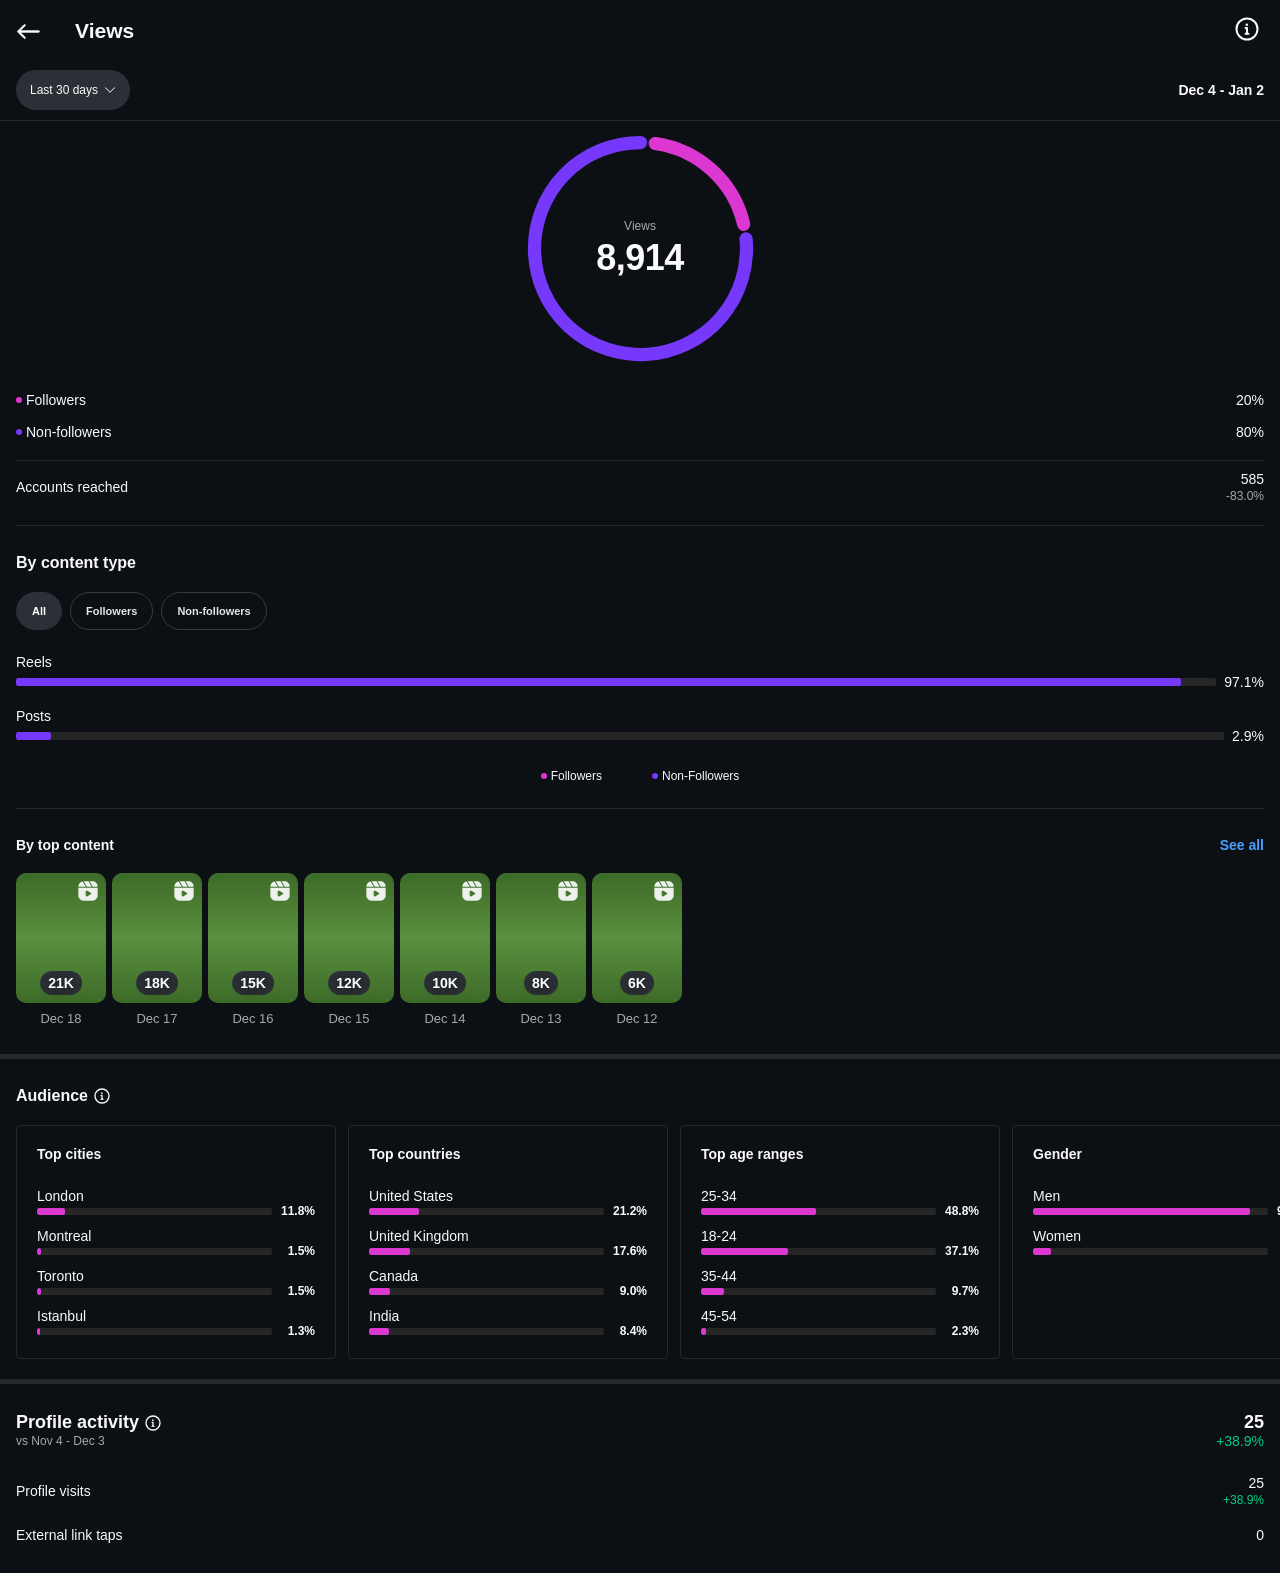
==== site1/index.html @ 4f1d77d5 "Update index.html" ====
<!DOCTYPE html>
<html lang="en">
<head>
    <meta charset="UTF-8">
    <link rel="manifest" href="manifest.json">
    <meta name="theme-color" content="#0c0f14">
    <link rel="apple-touch-icon" href="icons/icon-192.png">
    <meta name="viewport" content="width=device-width, initial-scale=1.0, viewport-fit=cover">
    <meta name="apple-mobile-web-app-capable" content="yes">
    <meta name="apple-mobile-web-app-status-bar-style" content="black-translucent">
    <title>Views</title>
    <style>
        * {
            margin: 0;
            padding: 0;
            box-sizing: border-box;
            -webkit-tap-highlight-color: transparent;
        }

        html, body {
            scrollbar-width: none;
        }

        html::-webkit-scrollbar,
        body::-webkit-scrollbar {
            display: none;
        }

        body {
            font-family: -apple-system, BlinkMacSystemFont, 'Segoe UI', Roboto, Helvetica, Arial, sans-serif;
            background: #0c0f14;
            color: #fafafa;
            overflow-x: hidden;
            overflow-y: auto;
            -webkit-overflow-scrolling: touch;
        }

        .header {
            position: sticky;
            top: 0;
            background: #0c0f14;
            z-index: 100;
        }

        .header-top {
            padding: 17px 16px;
            display: flex;
            align-items: center;
            justify-content: space-between;
        }

        .header-left {
            display: flex;
            align-items: center;
            gap: 16px;
        }

        .back-btn {
            cursor: pointer;
            padding: 0;
            display: flex;
            align-items: center;
            color: #fafafa;
        }

        .back-btn svg {
            width: 25px;
            height: 25px;
        }

        .header-title {
            font-size: 21px;
            font-weight: 600;
            color: #fafafa;
            margin-left: 18px;
        }

        .info-btn {
            cursor: pointer;
            padding: 0;
            color: #fafafa;
            margin-right: 5px;
        }

        .info-btn svg {
            width: 24px;
            height: 24px;
        }

        .date-section {
            padding: 8px 16px 10px;
            display: flex;
            justify-content: space-between;
            align-items: center;
            border-bottom: 1px solid #26292e;
        }

        .section-divider {
            height: 5px;
            background: #26292e;
            margin: 0;
            width: 100%;
        }

        .date-selector {
            background: #2B3036;
            padding: 13px 14px;
            border-radius: 999px;
            font-size: 12px;
            font-weight: 500;
            color: #fafafa;
            display: flex;
            align-items: center;
            gap: 6px;
            cursor: pointer;
        }

        .date-range {
            font-size: 14px;
            color: #fafafa;
            font-weight: 600;
        }

        .views-circle {
            width: 265px;
            height: 265px;
            margin: -5px auto 28px;
            position: relative;
        }

        .circle-svg {
            width: 100%;
            height: 100%;
        }

        .circle-bg-path {
            fill: none;
            stroke: #0c0f14;
            stroke-width: 10;
        }

        .circle-progress {
            fill: none;
            stroke-width: 10;
            stroke-linecap: round;
            stroke-linejoin: round;
        }

        .circle-blue {
            stroke: #7638FB;
        }

        .circle-pink {
            stroke: #DC37D1;
        }

        .circle-content {
            position: absolute;
            top: 50%;
            left: 50%;
            transform: translate(-50%, -50%);
            text-align: center;
        }

        .circle-label {
            font-size: 12px;
            color: #a8a8a8;
            margin-bottom: 4px;
            font-weight: 400;
        }

        .circle-value {
            font-size: 36px;
            font-weight: 700;
            letter-spacing: -0.5px;
            color: #fafafa;
        }

        .section-content {
            padding: 0 16px 20px;
        }

        .audience-breakdown {
            margin-top: -25px;
        }

        .audience-item {
            display: flex;
            justify-content: space-between;
            padding: 8px 0;
            font-size: 14px;
            align-items: center;
        }

        .audience-label {
            display: flex;
            align-items: center;
            gap: 4px;
            color: #fafafa;
            font-weight: 400;
        }

        .audience-value {
            color: #fafafa;
            font-weight: 400;
        }

        .audience-dot {
            width: 6px;
            height: 6px;
            border-radius: 50%;
            flex-shrink: 0;
        }

        .dot-blue { background: #7638FB; }
        .dot-pink { background: #DC37D1; }

        .audience-divider {
            height: 1px;
            background: #26292e;
            margin: 12px 0 0 0;
            width: 100%;
        }

        .stat-row {
            display: flex;
            justify-content: space-between;
            padding: 10px 0;
            font-size: 14px;
            align-items: center;
        }

        .stat-label {
            color: #fafafa;
            font-weight: 400;
        }

        .stat-value {
            font-weight: 400;
            color: #fafafa;
            display: flex;
            flex-direction: column;
            align-items: flex-end;
        }

        .stat-change {
            font-size: 12px;
            color: #a8a8a8;
            margin-top: 2px;
        }
        
        .stat-change.positive {
            color: #00d084;
        }
        
        .stat-change.negative {
            color: #a8a8a8;
        }

        .section-title {
            font-size: 16px;
            font-weight: 700;
            margin: 28px 0 20px;
            color: #fafafa;
        }

        .content-chips {
            display: flex;
            gap: 8px;
            margin-bottom: 24px;
        }

        .chip {
            padding: 12px 15px;
            font-size: 11px;
            color: #e6e6e6;
            background: transparent;
            border: 1px solid #3a3a3a;
            border-radius: 999px;
            font-weight: 600;
            cursor: pointer;
        }

        .chip.active {
            background: #2B3036;
            border-color: #2B3036;
            color: #fff;
        }

        .content-item {
            margin-bottom: 18px;
        }

        .content-bar {
            width: 100%;
            display: flex;
            align-items: center;
            gap: 13px;
            margin-bottom: 4px;
        }

        .content-name {
            color: #fafafa;
            font-weight: 400;
            font-size: 14px;
            flex: 1;
        }

        .content-percentage {
            color: #fafafa;
            font-weight: 400;
            font-size: 14px;
            flex-shrink: 0;
        }

        .content-bar-wrapper {
            width: 100%;
            height: 8px;
            background: #262626;
            border-radius: 2px;
            overflow: hidden;
            margin-top: 4px;
        }
        
        .content-bar-container {
            display: flex;
            align-items: center;
            gap: 8px;
            margin-top: 4px;
        }
        
        .content-bar-container .content-bar-wrapper {
            flex: 1;
            margin-top: 0;
        }
        
        .content-bar-container .content-percentage {
            flex-shrink: 0;
        }

        .content-bar-fill {
            height: 100%;
            background: #7638FB;
            border-radius: 2px;
        }

        .content-legend {
            display: flex;
            align-items: center;
            justify-content: center;
            gap: 50px;
            margin-top: 25px;
            margin-bottom: 25px;
        }
        
        .content-legend .stat-label {
            font-size: 12px;
        }
        
        .legend-group {
            display: flex;
            align-items: center;
            gap: 4px;
        }

        .top-content-section {
            margin-top: 28px;
        }

        .top-content-header {
            display: flex;
            justify-content: space-between;
            align-items: center;
            margin-bottom: 20px;
        }

        .see-all {
            color: #4d9fff;
            font-size: 14px;
            font-weight: 600;
            cursor: pointer;
        }

        .content-thumbnail {
            width: 90px;
            height: 130px;
            background: linear-gradient(180deg, #3d6b28 0%, #5a8f3d 50%, #3d6b28 100%);
            border-radius: 10px;
            overflow: hidden;
            position: relative;
            display: flex;
            align-items: center;
            justify-content: center;
            padding: 8px;
        }
        
        .content-thumbnail svg {
            width: 20px;
            height: 20px;
            position: absolute;
            top: 8px;
            right: 8px;
            opacity: 0.9;
        }

        .content-views {
            font-size: 14px;
            font-weight: 700;
            color: #fff;
            text-shadow: 0 2px 8px rgba(0,0,0,0.5);
            position: absolute;
            bottom: 8px;
            left: 50%;
            transform: translateX(-50%);
            z-index: 1;
            background: #2B3036;
            padding: 4px 8px;
            border-radius: 999px;
        }

        .content-date {
            text-align: center;
            font-size: 13px;
            color: #a8a8a8;
            margin-top: 8px;
            width: 100%;
        }
        
        .top-content-item {
            display: flex;
            flex-direction: column;
            align-items: center;
        }

        .top-content-carousel {
            display: flex;
            gap: 6px;
            overflow-x: auto;
            scrollbar-width: none;
            -webkit-overflow-scrolling: touch;
            padding-bottom: 8px;
            margin-left: -16px;
            margin-right: -16px;
            padding-left: 16px;
            padding-right: 16px;
            scroll-snap-type: x mandatory;
            scroll-padding-left: 16px;
            scroll-padding-right: 16px;
        }

        .top-content-carousel::-webkit-scrollbar {
            display: none;
        }

        .top-content-item {
            flex-shrink: 0;
            width: 90px;
            display: flex;
            flex-direction: column;
            align-items: center;
            scroll-snap-align: start;
        }

        .audience-section {
            margin-top: 28px;
        }

        .audience-cards {
            display: flex;
            gap: 12px;
            overflow-x: auto;
            scrollbar-width: none;
            -webkit-overflow-scrolling: touch;
            margin-left: -16px;
            margin-right: -16px;
            padding-left: 16px;
            padding-right: 16px;
            scroll-snap-type: x mandatory;
            scroll-padding-left: 16px;
            scroll-padding-right: 16px;
        }

        .audience-cards::-webkit-scrollbar {
            display: none;
        }

        .audience-card {
            background: #0c0f14;
            border: 1px solid #26292e;
            border-radius: 4px;
            padding: 20px;
            min-width: 320px;
            flex-shrink: 0;
            scroll-snap-align: start;
        }

        .audience-card-title {
            font-size: 14px;
            font-weight: 600;
            color: #fafafa;
            margin-bottom: 16px;
        }

        .audience-card-item {
            display: flex;
            justify-content: space-between;
            padding: 10px 0 0px 0;
            font-size: 14px;
        }

        .audience-card-bar {
            width: 100%;
            height: 7px;
            background: #262626;
            border-radius: 2px;
            overflow: hidden;
            margin-top: 0;
        }
        
        .audience-card-bar-container {
            display: flex;
            align-items: center;
            gap: 8px;
            margin-top: 0px;
        }
        
        .audience-card-bar-container .audience-card-bar {
            flex: 1;
            margin-top: 0;
        }
        
        .audience-card-bar-container .stat-value {
            flex-shrink: 0;
            font-size: 12px;
            font-weight: 600;
            width: 35px;
            text-align: right;
        }

        .audience-card-fill {
            height: 100%;
            background: #DC37D1;
            border-radius: 2px;
        }

        .profile-activity {
            margin-top: 28px;
        }

        .profile-header {
            display: flex;
            justify-content: space-between;
            align-items: center;
            margin-bottom: 20px;
        }

        .profile-title {
            display: flex;
            align-items: center;
            gap: 6px;
            font-size: 18px;
            font-weight: 700;
            color: #fafafa;
        }

        .profile-value {
            font-size: 18px;
            font-weight: 700;
            color: #fafafa;
        }

        .profile-subtitle {
            font-size: 12px;
            color: #a8a8a8;
            margin-bottom: 16px;
            display: flex;
            justify-content: space-between;
            align-items: center;
            margin-top: -20px;
        }

        .profile-change {
            color: #a8a8a8;
        }
        
        .profile-subtitle .profile-change {
            font-size: 14px;
        }
        
        .profile-change.positive {
            color: #00d084;
        }
        
        .profile-change.negative {
            color: #a8a8a8;
        }

        .info-icon {
            width: 16px;
            height: 16px;
            display: flex;
            align-items: center;
            justify-content: center;
            color: #fafafa;
            flex-shrink: 0;
        }

        .info-icon svg {
            width: 100%;
            height: 100%;
        }
    </style>
</head>
<body>
    <div class="header">
        <div class="header-top">
            <div class="header-left">
                <div class="back-btn">
                    <svg xmlns="http://www.w3.org/2000/svg" width="29" height="29" fill="currentColor" viewBox="0 0 16 16" stroke="currentColor" stroke-width="0.5">
                        <path fill-rule="evenodd" d="M15 8a.5.5 0 0 0-.5-.5H2.707l3.147-3.146a.5.5 0 1 0-.708-.708l-4 4a.5.5 0 0 0 0 .708l4 4a.5.5 0 0 0 .708-.708L2.707 8.5H14.5A.5.5 0 0 0 15 8"/>
                    </svg>
                </div>
                <div class="header-title">Views</div>
            </div>
            <div class="info-btn">
                <svg fill="currentColor" height="24" role="img" viewBox="0 0 24 24" width="24">
                    <circle cx="12.001" cy="12.005" fill="none" r="10.5" stroke="currentColor" stroke-linecap="round" stroke-linejoin="round" stroke-width="2"></circle>
                    <circle cx="11.819" cy="7.709" r="1.25"></circle>
                    <line fill="none" stroke="currentColor" stroke-linecap="round" stroke-linejoin="round" stroke-width="2" x1="10.569" x2="13.432" y1="16.777" y2="16.777"></line>
                    <polyline fill="none" points="10.569 11.05 12 11.05 12 16.777" stroke="currentColor" stroke-linecap="round" stroke-linejoin="round" stroke-width="2"></polyline>
                </svg>
            </div>
        </div>
        <div class="date-section">
            <div class="date-selector">
                <span>Last 30 days</span>
                <svg xmlns="http://www.w3.org/2000/svg" width="12" height="12" fill="currentColor" class="bi bi-chevron-down" viewBox="0 0 16 16">
                    <path fill-rule="evenodd" d="M1.646 4.646a.5.5 0 0 1 .708 0L8 10.293l5.646-5.647a.5.5 0 0 1 .708.708l-6 6a.5.5 0 0 1-.708 0l-6-6a.5.5 0 0 1 0-.708"/>
                </svg>
            </div>
            <div class="date-range">Dec 4 - Jan 2</div>
        </div>
    </div>

    <div class="section-content">
        <div class="views-circle">
            <svg class="circle-svg" viewBox="0 0 200 200">
                <circle class="circle-bg-path" cx="100" cy="100" r="80"/>
                <path id="views-pink" class="circle-progress circle-pink"/>
                <path id="views-blue" class="circle-progress circle-blue"/>
            </svg>
            <div class="circle-content">
                <div class="circle-label">Views</div>
                <div class="circle-value">8,914</div>
            </div>
        </div>

        <div class="audience-breakdown">
            <div class="audience-item">
                <div class="audience-label">
                    <div class="audience-dot dot-pink"></div>
                    <span>Followers</span>
                </div>
                <div class="audience-value">20%</div>
            </div>
            <div class="audience-item">
                <div class="audience-label">
                    <div class="audience-dot dot-blue"></div>
                    <span>Non-followers</span>
                </div>
                <div class="audience-value">80%</div>
            </div>
            <div class="audience-divider"></div>
        </div>

        <div class="stat-row">
            <div class="stat-label">Accounts reached</div>
            <div class="stat-value">
                <div>585</div>
                <span class="stat-change">-83.0%</span>
            </div>
        </div>
        <div class="audience-divider"></div>

        <div class="section-title">By content type</div>
        
        <div class="content-chips">
            <button class="chip active">All</button>
            <button class="chip">Followers</button>
            <button class="chip">Non-followers</button>
        </div>

        <div class="content-item">
            <div class="content-bar">
                <span class="content-name">Reels</span>
            </div>
            <div class="content-bar-container">
                <div class="content-bar-wrapper">
                    <div class="content-bar-fill" style="width: 97.1%"></div>
                </div>
                <span class="content-percentage">97.1%</span>
            </div>
        </div>

        <div class="content-item">
            <div class="content-bar">
                <span class="content-name">Posts</span>
            </div>
            <div class="content-bar-container">
                <div class="content-bar-wrapper">
                    <div class="content-bar-fill" style="width: 2.9%"></div>
                </div>
                <span class="content-percentage">2.9%</span>
            </div>
            <div class="content-legend">
                <div class="legend-group">
                    <div class="audience-dot dot-pink"></div>
                    <span class="stat-label">Followers</span>
                </div>
                <div class="legend-group">
                    <div class="audience-dot dot-blue"></div>
                    <span class="stat-label">Non-Followers</span>
                </div>
            </div>
            <div class="audience-divider"></div>
        </div>

        <div class="top-content-section">
            <div class="top-content-header">
                <div class="section-title" style="margin: 0; font-size: 14px;">By top content</div>
                <div class="see-all">See all</div>
            </div>

            <div class="top-content-carousel">
                <div class="top-content-item">
                    <div class="content-thumbnail">
                        <svg xmlns="http://www.w3.org/2000/svg" x="0px" y="0px" width="100" height="100" viewBox="0,0,256,256">
                            <g transform="translate(-19.2,-19.2) scale(1.15,1.15)"><g fill="#ffffff" fill-rule="nonzero" stroke="none" stroke-width="1" stroke-linecap="butt" stroke-linejoin="miter" stroke-miterlimit="10" stroke-dasharray="" stroke-dashoffset="0" font-family="none" font-weight="none" font-size="none" text-anchor="none" style="mix-blend-mode: normal"><g transform="scale(5.12,5.12)"><path d="M13.34,4.13l6.92,11.87h-16.26v-1c0,-5.52 4.05,-10.08 9.34,-10.87zM33.26,16h-10.69l-7,-12h10.69zM46,15v1h-10.43l-7,-12h6.43c6.08,0 11,4.92 11,11zM4,18v17c0,6.08 4.92,11 11,11h20c6.08,0 11,-4.92 11,-11v-17zM31,32.19l-7.99,4.54c-1.33,0.76 -3.01,-0.18 -3.01,-1.69v-9.08c0,-1.51 1.68,-2.45 3.01,-1.69l7.99,4.54c1.33,0.75 1.33,2.63 0,3.38z"></path></g></g></g>
                        </svg>
                        <div class="content-views">21K</div>
                    </div>
                    <div class="content-date">Dec 18</div>
                </div>
                <div class="top-content-item">
                    <div class="content-thumbnail">
                        <svg xmlns="http://www.w3.org/2000/svg" x="0px" y="0px" width="100" height="100" viewBox="0,0,256,256">
                            <g transform="translate(-19.2,-19.2) scale(1.15,1.15)"><g fill="#ffffff" fill-rule="nonzero" stroke="none" stroke-width="1" stroke-linecap="butt" stroke-linejoin="miter" stroke-miterlimit="10" stroke-dasharray="" stroke-dashoffset="0" font-family="none" font-weight="none" font-size="none" text-anchor="none" style="mix-blend-mode: normal"><g transform="scale(5.12,5.12)"><path d="M13.34,4.13l6.92,11.87h-16.26v-1c0,-5.52 4.05,-10.08 9.34,-10.87zM33.26,16h-10.69l-7,-12h10.69zM46,15v1h-10.43l-7,-12h6.43c6.08,0 11,4.92 11,11zM4,18v17c0,6.08 4.92,11 11,11h20c6.08,0 11,-4.92 11,-11v-17zM31,32.19l-7.99,4.54c-1.33,0.76 -3.01,-0.18 -3.01,-1.69v-9.08c0,-1.51 1.68,-2.45 3.01,-1.69l7.99,4.54c1.33,0.75 1.33,2.63 0,3.38z"></path></g></g></g>
                        </svg>
                        <div class="content-views">18K</div>
                    </div>
                    <div class="content-date">Dec 17</div>
                </div>
                <div class="top-content-item">
                    <div class="content-thumbnail">
                        <svg xmlns="http://www.w3.org/2000/svg" x="0px" y="0px" width="100" height="100" viewBox="0,0,256,256">
                            <g transform="translate(-19.2,-19.2) scale(1.15,1.15)"><g fill="#ffffff" fill-rule="nonzero" stroke="none" stroke-width="1" stroke-linecap="butt" stroke-linejoin="miter" stroke-miterlimit="10" stroke-dasharray="" stroke-dashoffset="0" font-family="none" font-weight="none" font-size="none" text-anchor="none" style="mix-blend-mode: normal"><g transform="scale(5.12,5.12)"><path d="M13.34,4.13l6.92,11.87h-16.26v-1c0,-5.52 4.05,-10.08 9.34,-10.87zM33.26,16h-10.69l-7,-12h10.69zM46,15v1h-10.43l-7,-12h6.43c6.08,0 11,4.92 11,11zM4,18v17c0,6.08 4.92,11 11,11h20c6.08,0 11,-4.92 11,-11v-17zM31,32.19l-7.99,4.54c-1.33,0.76 -3.01,-0.18 -3.01,-1.69v-9.08c0,-1.51 1.68,-2.45 3.01,-1.69l7.99,4.54c1.33,0.75 1.33,2.63 0,3.38z"></path></g></g></g>
                        </svg>
                        <div class="content-views">15K</div>
                    </div>
                    <div class="content-date">Dec 16</div>
                </div>
                <div class="top-content-item">
                    <div class="content-thumbnail">
                        <svg xmlns="http://www.w3.org/2000/svg" x="0px" y="0px" width="100" height="100" viewBox="0,0,256,256">
                            <g transform="translate(-19.2,-19.2) scale(1.15,1.15)"><g fill="#ffffff" fill-rule="nonzero" stroke="none" stroke-width="1" stroke-linecap="butt" stroke-linejoin="miter" stroke-miterlimit="10" stroke-dasharray="" stroke-dashoffset="0" font-family="none" font-weight="none" font-size="none" text-anchor="none" style="mix-blend-mode: normal"><g transform="scale(5.12,5.12)"><path d="M13.34,4.13l6.92,11.87h-16.26v-1c0,-5.52 4.05,-10.08 9.34,-10.87zM33.26,16h-10.69l-7,-12h10.69zM46,15v1h-10.43l-7,-12h6.43c6.08,0 11,4.92 11,11zM4,18v17c0,6.08 4.92,11 11,11h20c6.08,0 11,-4.92 11,-11v-17zM31,32.19l-7.99,4.54c-1.33,0.76 -3.01,-0.18 -3.01,-1.69v-9.08c0,-1.51 1.68,-2.45 3.01,-1.69l7.99,4.54c1.33,0.75 1.33,2.63 0,3.38z"></path></g></g></g>
                        </svg>
                        <div class="content-views">12K</div>
                    </div>
                    <div class="content-date">Dec 15</div>
                </div>
                <div class="top-content-item">
                    <div class="content-thumbnail">
                        <svg xmlns="http://www.w3.org/2000/svg" x="0px" y="0px" width="100" height="100" viewBox="0,0,256,256">
                            <g transform="translate(-19.2,-19.2) scale(1.15,1.15)"><g fill="#ffffff" fill-rule="nonzero" stroke="none" stroke-width="1" stroke-linecap="butt" stroke-linejoin="miter" stroke-miterlimit="10" stroke-dasharray="" stroke-dashoffset="0" font-family="none" font-weight="none" font-size="none" text-anchor="none" style="mix-blend-mode: normal"><g transform="scale(5.12,5.12)"><path d="M13.34,4.13l6.92,11.87h-16.26v-1c0,-5.52 4.05,-10.08 9.34,-10.87zM33.26,16h-10.69l-7,-12h10.69zM46,15v1h-10.43l-7,-12h6.43c6.08,0 11,4.92 11,11zM4,18v17c0,6.08 4.92,11 11,11h20c6.08,0 11,-4.92 11,-11v-17zM31,32.19l-7.99,4.54c-1.33,0.76 -3.01,-0.18 -3.01,-1.69v-9.08c0,-1.51 1.68,-2.45 3.01,-1.69l7.99,4.54c1.33,0.75 1.33,2.63 0,3.38z"></path></g></g></g>
                        </svg>
                        <div class="content-views">10K</div>
                    </div>
                    <div class="content-date">Dec 14</div>
                </div>
                <div class="top-content-item">
                    <div class="content-thumbnail">
                        <svg xmlns="http://www.w3.org/2000/svg" x="0px" y="0px" width="100" height="100" viewBox="0,0,256,256">
                            <g transform="translate(-19.2,-19.2) scale(1.15,1.15)"><g fill="#ffffff" fill-rule="nonzero" stroke="none" stroke-width="1" stroke-linecap="butt" stroke-linejoin="miter" stroke-miterlimit="10" stroke-dasharray="" stroke-dashoffset="0" font-family="none" font-weight="none" font-size="none" text-anchor="none" style="mix-blend-mode: normal"><g transform="scale(5.12,5.12)"><path d="M13.34,4.13l6.92,11.87h-16.26v-1c0,-5.52 4.05,-10.08 9.34,-10.87zM33.26,16h-10.69l-7,-12h10.69zM46,15v1h-10.43l-7,-12h6.43c6.08,0 11,4.92 11,11zM4,18v17c0,6.08 4.92,11 11,11h20c6.08,0 11,-4.92 11,-11v-17zM31,32.19l-7.99,4.54c-1.33,0.76 -3.01,-0.18 -3.01,-1.69v-9.08c0,-1.51 1.68,-2.45 3.01,-1.69l7.99,4.54c1.33,0.75 1.33,2.63 0,3.38z"></path></g></g></g>
                        </svg>
                        <div class="content-views">8K</div>
                    </div>
                    <div class="content-date">Dec 13</div>
                </div>
                <div class="top-content-item">
                    <div class="content-thumbnail">
                        <svg xmlns="http://www.w3.org/2000/svg" x="0px" y="0px" width="100" height="100" viewBox="0,0,256,256">
                            <g transform="translate(-19.2,-19.2) scale(1.15,1.15)"><g fill="#ffffff" fill-rule="nonzero" stroke="none" stroke-width="1" stroke-linecap="butt" stroke-linejoin="miter" stroke-miterlimit="10" stroke-dasharray="" stroke-dashoffset="0" font-family="none" font-weight="none" font-size="none" text-anchor="none" style="mix-blend-mode: normal"><g transform="scale(5.12,5.12)"><path d="M13.34,4.13l6.92,11.87h-16.26v-1c0,-5.52 4.05,-10.08 9.34,-10.87zM33.26,16h-10.69l-7,-12h10.69zM46,15v1h-10.43l-7,-12h6.43c6.08,0 11,4.92 11,11zM4,18v17c0,6.08 4.92,11 11,11h20c6.08,0 11,-4.92 11,-11v-17zM31,32.19l-7.99,4.54c-1.33,0.76 -3.01,-0.18 -3.01,-1.69v-9.08c0,-1.51 1.68,-2.45 3.01,-1.69l7.99,4.54c1.33,0.75 1.33,2.63 0,3.38z"></path></g></g></g>
                        </svg>
                        <div class="content-views">6K</div>
                    </div>
                    <div class="content-date">Dec 12</div>
                </div>
            </div>
        </div>
    </div>

    <div class="section-divider"></div>

    <div class="section-content">
        <div class="audience-section">
            <div class="section-title" style="display: flex; align-items: center; gap: 6px;">
                <span>Audience</span>
                <div class="info-icon">
                    <svg fill="currentColor" height="16" role="img" viewBox="0 0 24 24" width="16">
                        <circle cx="12.001" cy="12.005" fill="none" r="10.5" stroke="currentColor" stroke-linecap="round" stroke-linejoin="round" stroke-width="2"></circle>
                        <circle cx="11.819" cy="7.709" r="1.25"></circle>
                        <line fill="none" stroke="currentColor" stroke-linecap="round" stroke-linejoin="round" stroke-width="2" x1="10.569" x2="13.432" y1="16.777" y2="16.777"></line>
                        <polyline fill="none" points="10.569 11.05 12 11.05 12 16.777" stroke="currentColor" stroke-linecap="round" stroke-linejoin="round" stroke-width="2"></polyline>
                    </svg>
                </div>
            </div>
            
            <div class="audience-cards">
                <div class="audience-card">
                    <div class="audience-card-title">Top cities</div>
                    <div class="audience-card-item">
                        <span class="stat-label">London</span>
                    </div>
                    <div class="audience-card-bar-container">
                        <div class="audience-card-bar">
                            <div class="audience-card-fill" style="width: 11.8%"></div>
                        </div>
                        <span class="stat-value">11.8%</span>
                    </div>
                    <div class="audience-card-item">
                        <span class="stat-label">Montreal</span>
                    </div>
                    <div class="audience-card-bar-container">
                        <div class="audience-card-bar">
                            <div class="audience-card-fill" style="width: 1.5%"></div>
                        </div>
                        <span class="stat-value">1.5%</span>
                    </div>
                    <div class="audience-card-item">
                        <span class="stat-label">Toronto</span>
                    </div>
                    <div class="audience-card-bar-container">
                        <div class="audience-card-bar">
                            <div class="audience-card-fill" style="width: 1.5%"></div>
                        </div>
                        <span class="stat-value">1.5%</span>
                    </div>
                    <div class="audience-card-item">
                        <span class="stat-label">Istanbul</span>
                    </div>
                    <div class="audience-card-bar-container">
                        <div class="audience-card-bar">
                            <div class="audience-card-fill" style="width: 1.3%"></div>
                        </div>
                        <span class="stat-value">1.3%</span>
                    </div>
                </div>

                <div class="audience-card">
                    <div class="audience-card-title">Top countries</div>
                    <div class="audience-card-item">
                        <span class="stat-label">United States</span>
                    </div>
                    <div class="audience-card-bar-container">
                        <div class="audience-card-bar">
                            <div class="audience-card-fill" style="width: 21.2%"></div>
                        </div>
                        <span class="stat-value">21.2%</span>
                    </div>
                    <div class="audience-card-item">
                        <span class="stat-label">United Kingdom</span>
                    </div>
                    <div class="audience-card-bar-container">
                        <div class="audience-card-bar">
                            <div class="audience-card-fill" style="width: 17.6%"></div>
                        </div>
                        <span class="stat-value">17.6%</span>
                    </div>
                    <div class="audience-card-item">
                        <span class="stat-label">Canada</span>
                    </div>
                    <div class="audience-card-bar-container">
                        <div class="audience-card-bar">
                            <div class="audience-card-fill" style="width: 9.0%"></div>
                        </div>
                        <span class="stat-value">9.0%</span>
                    </div>
                    <div class="audience-card-item">
                        <span class="stat-label">India</span>
                    </div>
                    <div class="audience-card-bar-container">
                        <div class="audience-card-bar">
                            <div class="audience-card-fill" style="width: 8.4%"></div>
                        </div>
                        <span class="stat-value">8.4%</span>
                    </div>
                </div>

                <div class="audience-card">
                    <div class="audience-card-title">Top age ranges</div>
                    <div class="audience-card-item">
                        <span class="stat-label">25-34</span>
                    </div>
                    <div class="audience-card-bar-container">
                        <div class="audience-card-bar">
                            <div class="audience-card-fill" style="width: 48.8%"></div>
                        </div>
                        <span class="stat-value">48.8%</span>
                    </div>
                    <div class="audience-card-item">
                        <span class="stat-label">18-24</span>
                    </div>
                    <div class="audience-card-bar-container">
                        <div class="audience-card-bar">
                            <div class="audience-card-fill" style="width: 37.1%"></div>
                        </div>
                        <span class="stat-value">37.1%</span>
                    </div>
                    <div class="audience-card-item">
                        <span class="stat-label">35-44</span>
                    </div>
                    <div class="audience-card-bar-container">
                        <div class="audience-card-bar">
                            <div class="audience-card-fill" style="width: 9.7%"></div>
                        </div>
                        <span class="stat-value">9.7%</span>
                    </div>
                    <div class="audience-card-item">
                        <span class="stat-label">45-54</span>
                    </div>
                    <div class="audience-card-bar-container">
                        <div class="audience-card-bar">
                            <div class="audience-card-fill" style="width: 2.3%"></div>
                        </div>
                        <span class="stat-value">2.3%</span>
                    </div>
                </div>

                <div class="audience-card">
                    <div class="audience-card-title">Gender</div>
                    <div class="audience-card-item">
                        <span class="stat-label">Men</span>
                    </div>
                    <div class="audience-card-bar-container">
                        <div class="audience-card-bar">
                            <div class="audience-card-fill" style="width: 92.4%"></div>
                        </div>
                        <span class="stat-value">92.4%</span>
                    </div>
                    <div class="audience-card-item">
                        <span class="stat-label">Women</span>
                    </div>
                    <div class="audience-card-bar-container">
                        <div class="audience-card-bar">
                            <div class="audience-card-fill" style="width: 7.6%"></div>
                        </div>
                        <span class="stat-value">7.6%</span>
                    </div>
                </div>
            </div>
        </div>
    </div>

    <div class="section-divider"></div>

    <div class="section-content">
        <div class="profile-activity">
            <div class="profile-header">
                <div class="profile-title">
                    <span>Profile activity</span>
                    <div class="info-icon">
                        <svg fill="currentColor" height="16" role="img" viewBox="0 0 24 24" width="16">
                            <circle cx="12.001" cy="12.005" fill="none" r="10.5" stroke="currentColor" stroke-linecap="round" stroke-linejoin="round" stroke-width="2"></circle>
                            <circle cx="11.819" cy="7.709" r="1.25"></circle>
                            <line fill="none" stroke="currentColor" stroke-linecap="round" stroke-linejoin="round" stroke-width="2" x1="10.569" x2="13.432" y1="16.777" y2="16.777"></line>
                            <polyline fill="none" points="10.569 11.05 12 11.05 12 16.777" stroke="currentColor" stroke-linecap="round" stroke-linejoin="round" stroke-width="2"></polyline>
                        </svg>
                    </div>
                </div>
                <div class="profile-value">25</div>
            </div>
            <div class="profile-subtitle">
                vs Nov 4 - Dec 3 <span class="profile-change">+38.9%</span>
            </div>
            
            <div class="stat-row">
                <div class="stat-label">Profile visits</div>
                <div class="stat-value">
                    25
                    <span class="stat-change">+38.9%</span>
                </div>
            </div>
            <div class="stat-row">
                <div class="stat-label">External link taps</div>
                <div class="stat-value">0</div>
            </div>
        </div>
    </div>

    <script>
        const cx = 100;
        const cy = 100;
        const r = 80;

        // Утилита: полярные → декартовы
        function polar(cx, cy, r, angle) {
            const rad = (angle - 90) * Math.PI / 180;
            return {
                x: cx + r * Math.cos(rad),
                y: cy + r * Math.sin(rad)
            };
        }

        // Дуга SVG
        function arcPath(cx, cy, r, startAngle, endAngle) {
            const start = polar(cx, cy, r, startAngle);
            const end = polar(cx, cy, r, endAngle);
            const largeArc = endAngle - startAngle > 180 ? 1 : 0;

            return `
                M ${start.x} ${start.y}
                A ${r} ${r} 0 ${largeArc} 1 ${end.x} ${end.y}
            `;
        }

        function updateChart(blueId, pinkId, bluePercent) {
            const gapDeg = 8;
            const totalGap = gapDeg * 2;
            const usable = 360 - totalGap;
            const blueDeg = usable * (bluePercent / 100);
            const pinkDeg = usable - blueDeg;

            let angle = 0;
            angle += gapDeg;

            const pinkStart = angle;
            const pinkEnd = angle + pinkDeg;
            angle = pinkEnd;
            angle += gapDeg;

            const blueStart = angle;
            const blueEnd = angle + blueDeg;

            const pinkPath = document.getElementById(pinkId);
            const bluePath = document.getElementById(blueId);
            
            if (pinkPath) pinkPath.setAttribute('d', arcPath(cx, cy, r, pinkStart, pinkEnd));
            if (bluePath) bluePath.setAttribute('d', arcPath(cx, cy, r, blueStart, blueEnd));
        }

        // Инициализация круга при загрузке
        window.addEventListener('DOMContentLoaded', () => {
            // Views: 20% розовый (followers), 80% синий (non-followers)
            updateChart('views-blue', 'views-pink', 80);
            
            // Автоматическое определение цвета для процентов
            const statChanges = document.querySelectorAll('.stat-change, .profile-change');
            statChanges.forEach(element => {
                const text = element.textContent.trim();
                if (text.startsWith('+')) {
                    element.classList.add('positive');
                    element.classList.remove('negative');
                } else if (text.startsWith('-')) {
                    element.classList.add('negative');
                    element.classList.remove('positive');
                }
            });
        });
    </script>
    <script>
        if ("serviceWorker" in navigator) {
            navigator.serviceWorker.register("service-worker.js");
        }
    </script>
</body>
</html>
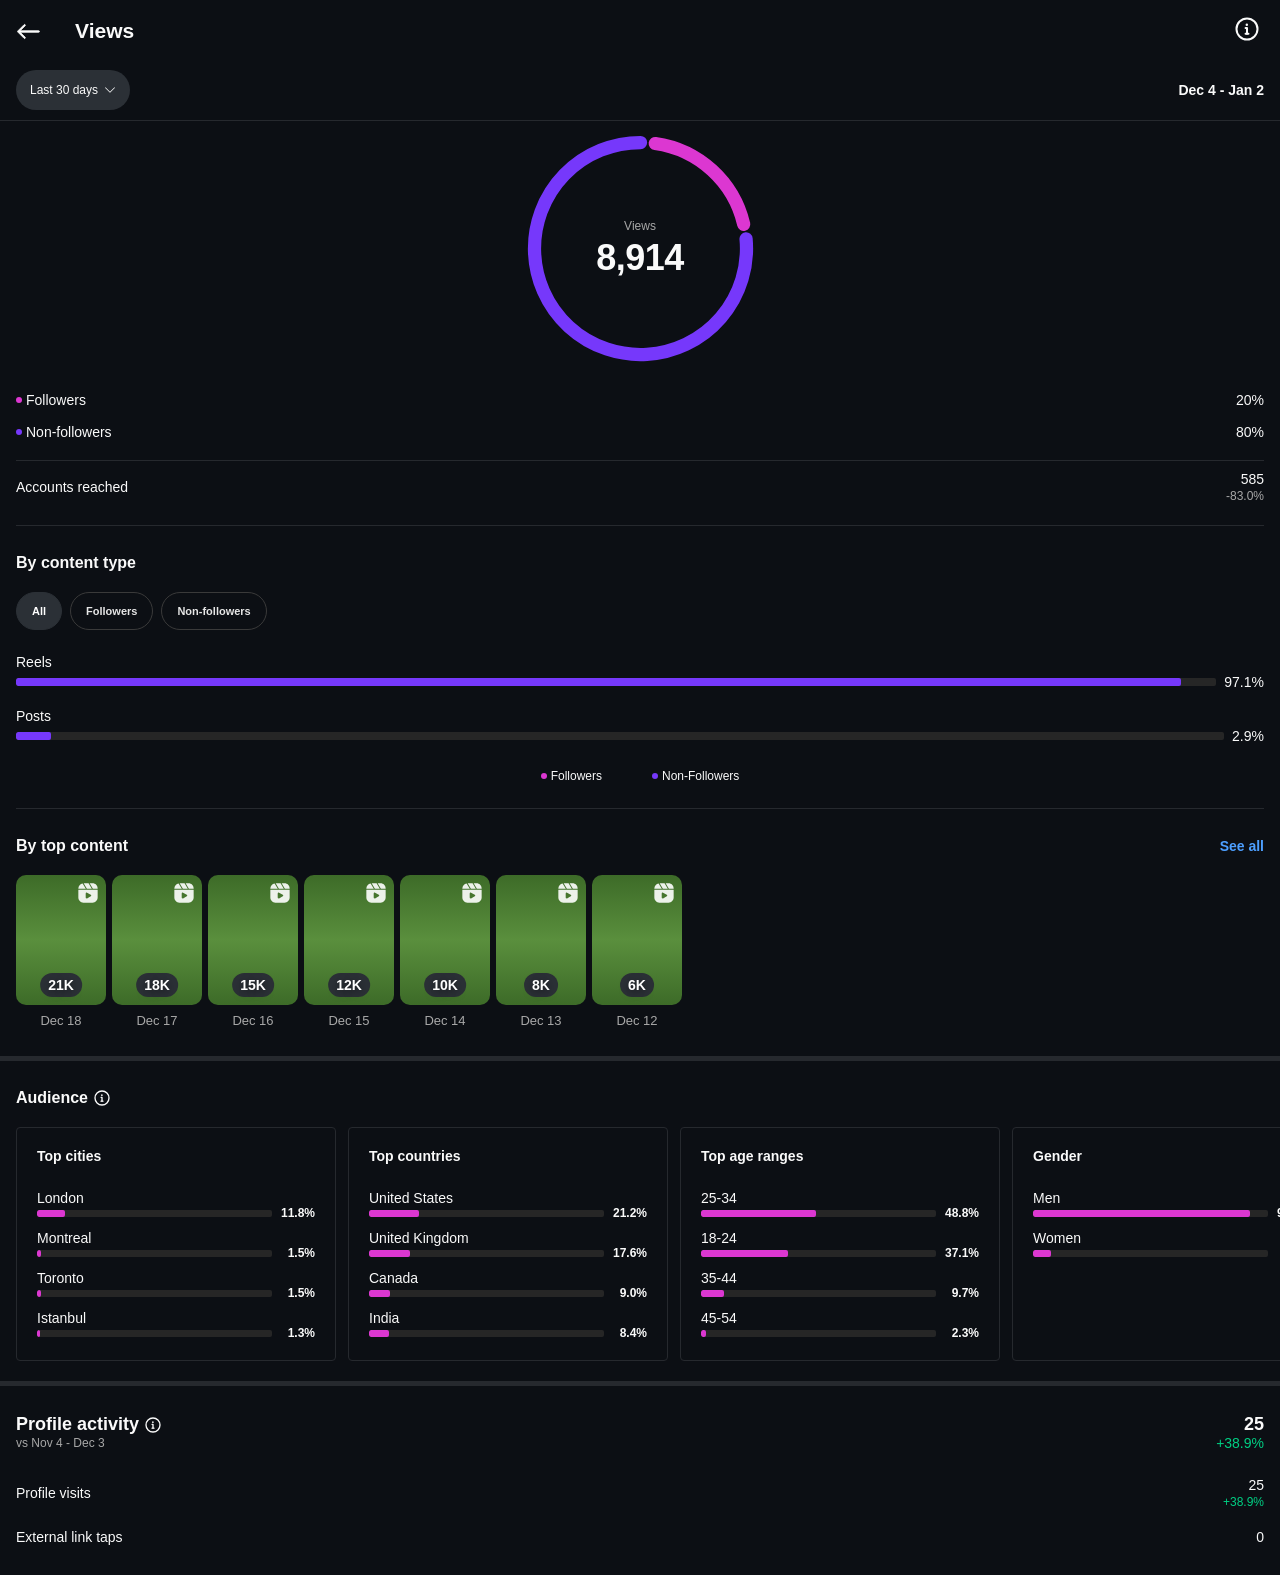
==== commit 3353e3ce: "Update index.html" ====
--- a/site1/index.html
+++ b/site1/index.html
@@ -727,7 +727,7 @@
 
         <div class="top-content-section">
             <div class="top-content-header">
-                <div class="section-title" style="margin: 0; font-size: 14px;">By top content</div>
+                <div class="section-title" style="margin: 0; font-size: 16px;">By top content</div>
                 <div class="see-all">See all</div>
             </div>
 
@@ -1074,3 +1074,4 @@
     </script>
 </body>
 </html>
+
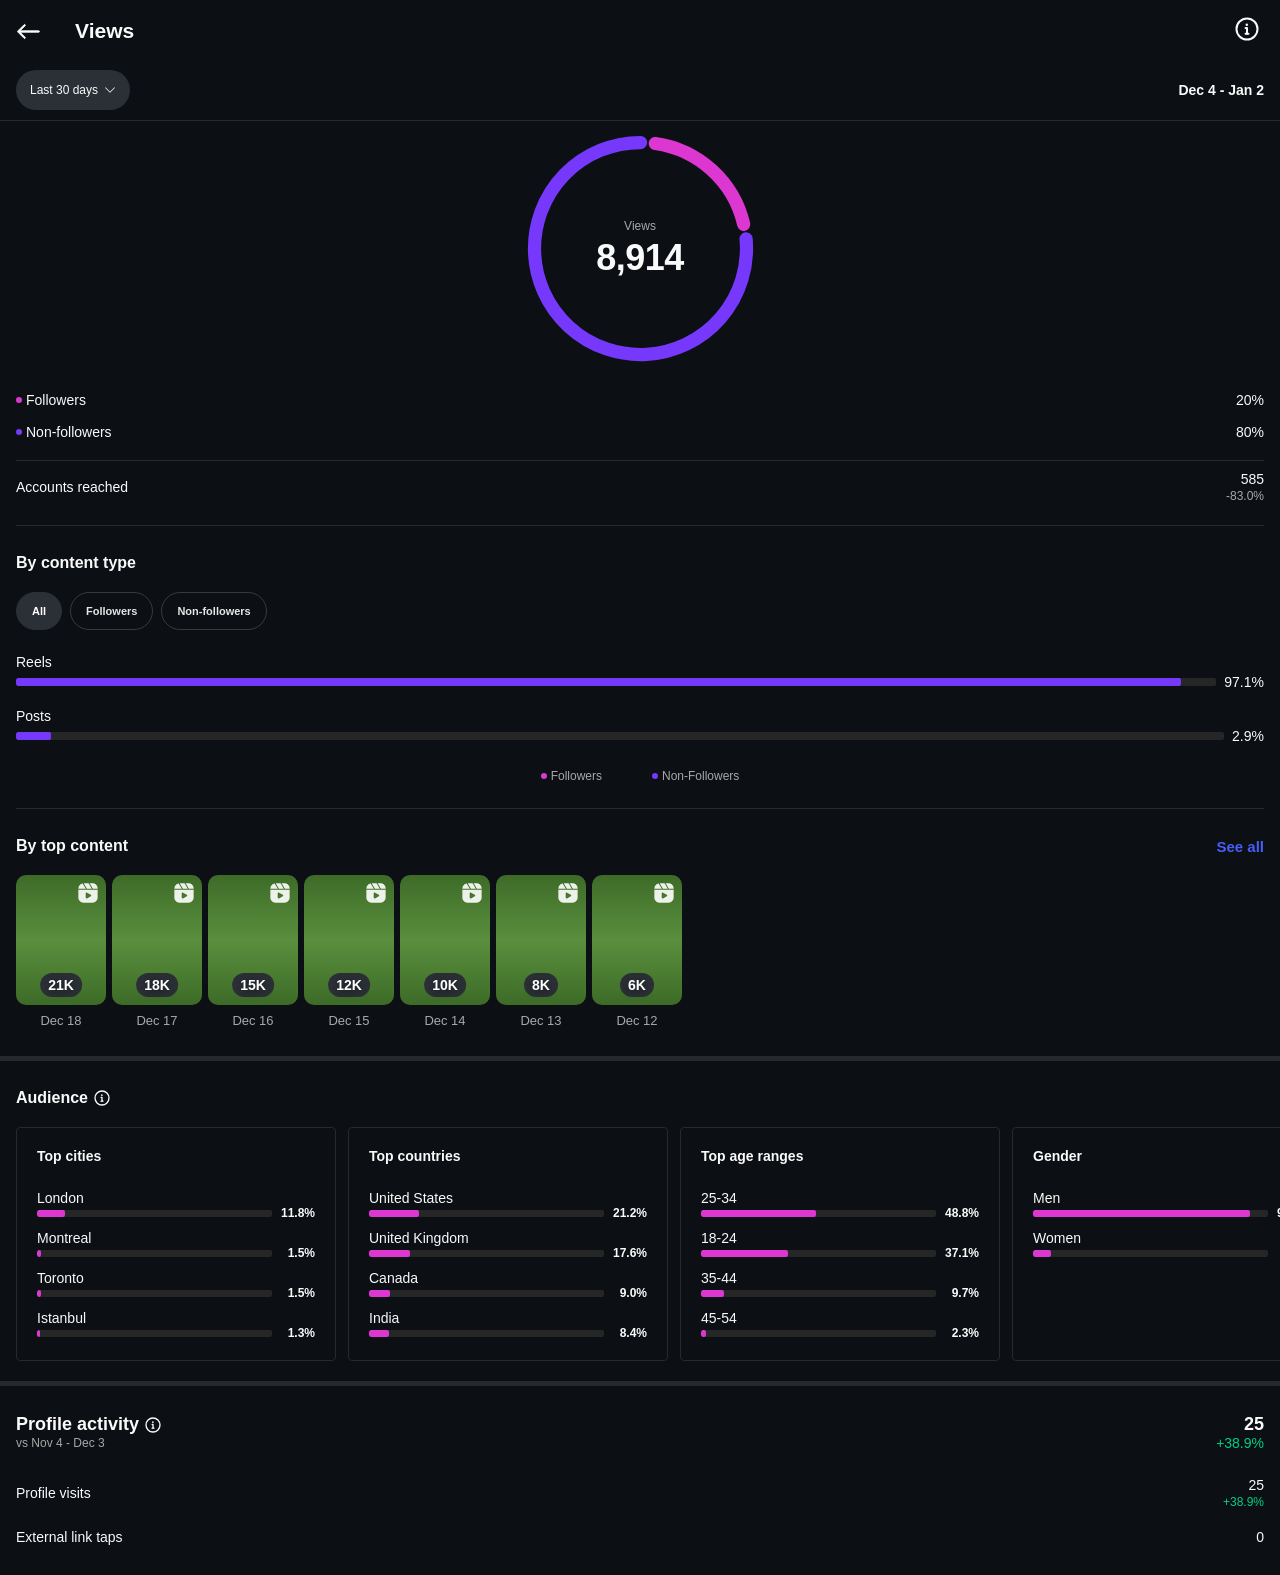
==== commit 1372e7cb: "Update index.html" ====
--- a/site1/index.html
+++ b/site1/index.html
@@ -355,6 +355,7 @@
         
         .content-legend .stat-label {
             font-size: 12px;
+            color: #a8a8a8;
         }
         
         .legend-group {
@@ -375,8 +376,8 @@
         }
 
         .see-all {
-            color: #4d9fff;
-            font-size: 14px;
+            color: #495DF9;
+            font-size: 15px;
             font-weight: 600;
             cursor: pointer;
         }
@@ -1074,4 +1075,3 @@
     </script>
 </body>
 </html>
-
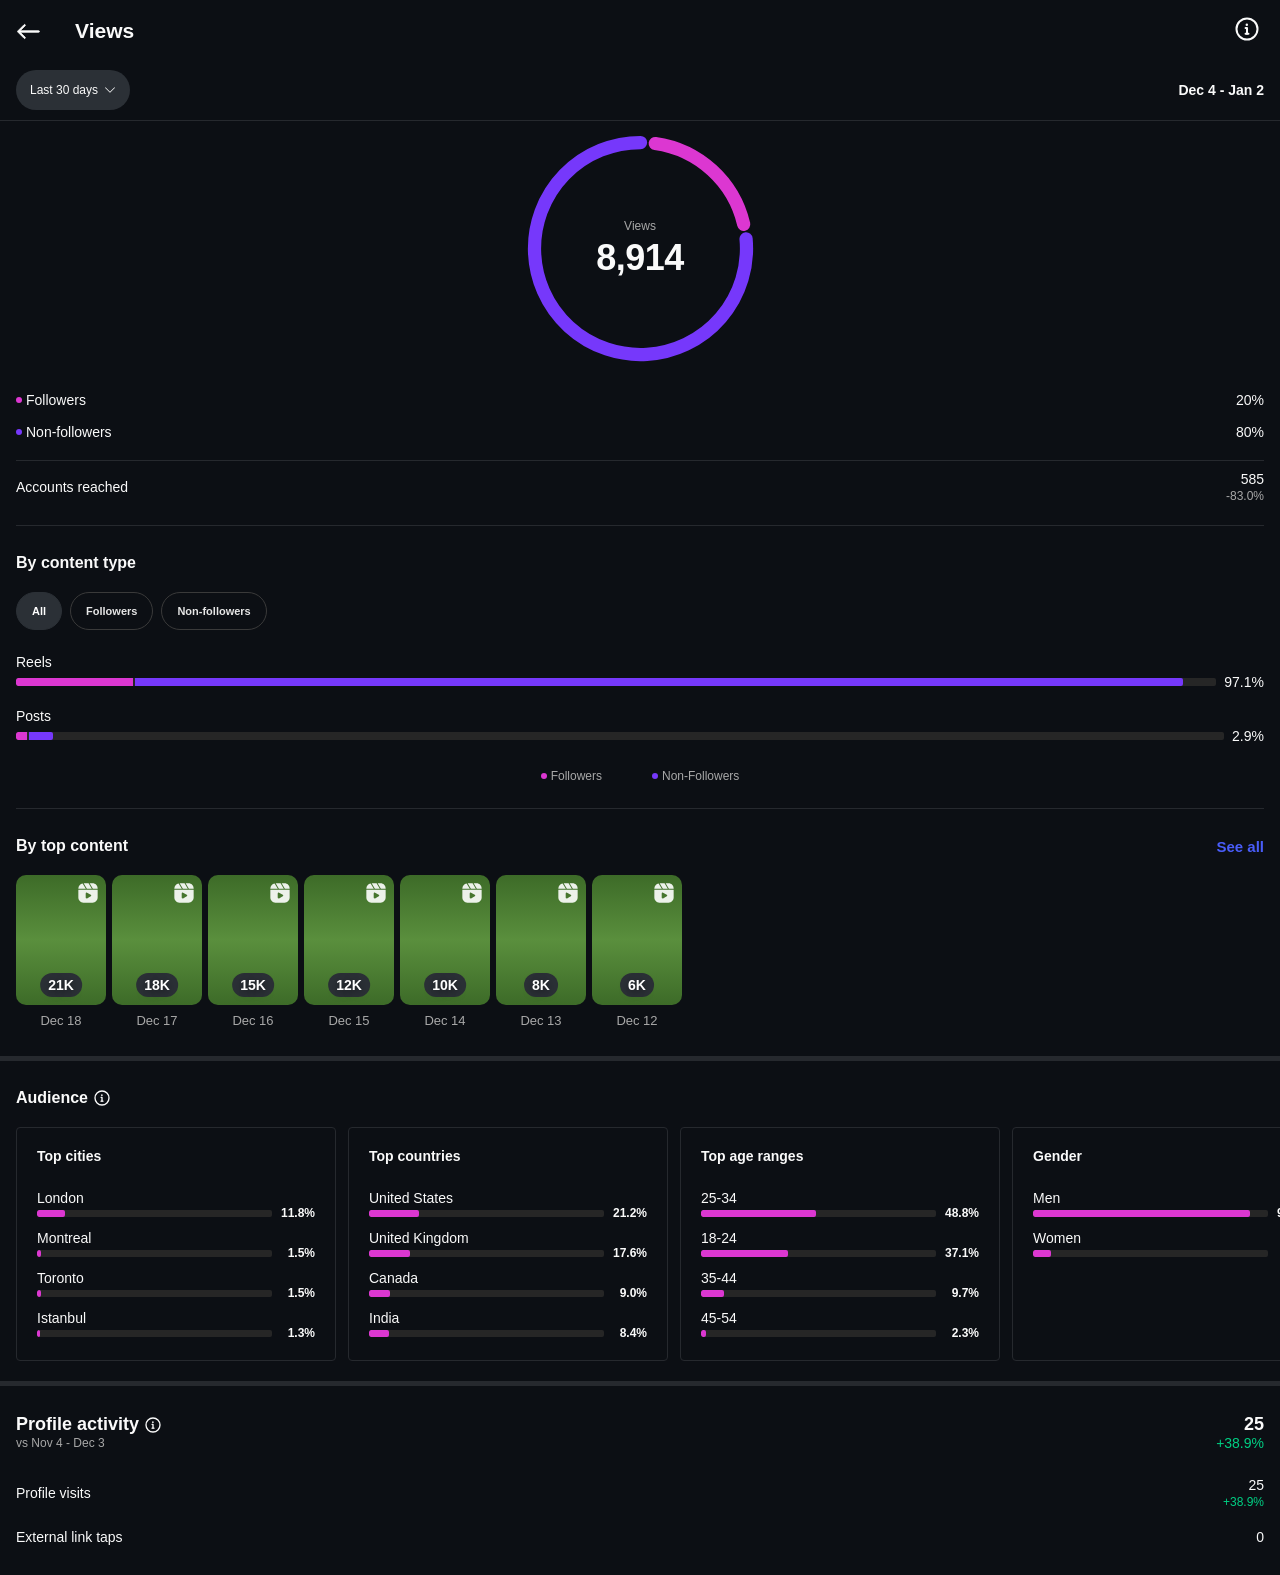
==== commit caa6590f: "Update index.html" ====
--- a/site1/index.html
+++ b/site1/index.html
@@ -340,8 +340,23 @@
 
         .content-bar-fill {
             height: 100%;
+            background: transparent;
+            border-radius: 2px;
+            display: flex;
+            position: relative;
+        }
+        
+        .content-bar-fill-pink {
+            height: 100%;
+            background: #DC37D1;
+            border-radius: 2px 0 0 2px;
+        }
+        
+        .content-bar-fill-blue {
+            height: 100%;
             background: #7638FB;
-            border-radius: 2px;
+            border-radius: 0 2px 2px 0;
+            margin-left: 2px;
         }
 
         .content-legend {
@@ -697,7 +712,10 @@
             </div>
             <div class="content-bar-container">
                 <div class="content-bar-wrapper">
-                    <div class="content-bar-fill" style="width: 97.1%"></div>
+                    <div class="content-bar-fill" style="width: 97.1%" data-total="97.1" data-pink="10" data-blue="90">
+                        <div class="content-bar-fill-pink" style="width: 0%"></div>
+                        <div class="content-bar-fill-blue" style="width: 0%"></div>
+                    </div>
                 </div>
                 <span class="content-percentage">97.1%</span>
             </div>
@@ -709,7 +727,10 @@
             </div>
             <div class="content-bar-container">
                 <div class="content-bar-wrapper">
-                    <div class="content-bar-fill" style="width: 2.9%"></div>
+                    <div class="content-bar-fill" style="width: 2.9%" data-total="2.9" data-pink="30" data-blue="70">
+                        <div class="content-bar-fill-pink" style="width: 0%"></div>
+                        <div class="content-bar-fill-blue" style="width: 0%"></div>
+                    </div>
                 </div>
                 <span class="content-percentage">2.9%</span>
             </div>
@@ -1066,6 +1087,36 @@
                     element.classList.remove('positive');
                 }
             });
+            
+            // Инициализация двухцветных шкал в разделе By content type
+            const contentBars = document.querySelectorAll('.content-bar-fill[data-total]');
+            contentBars.forEach(bar => {
+                const pinkPercent = parseFloat(bar.getAttribute('data-pink'));
+                const bluePercent = parseFloat(bar.getAttribute('data-blue'));
+                
+                // Рассчитываем ширину каждого цвета внутри общей шкалы
+                // pinkPercent и bluePercent должны в сумме давать 100%
+                // Нормализуем проценты, чтобы сумма всегда была 100%
+                const totalPercent = pinkPercent + bluePercent;
+                const normalizedPink = (pinkPercent / totalPercent) * 100;
+                const normalizedBlue = (bluePercent / totalPercent) * 100;
+                
+                // Ширина элементов должна быть в процентах от родителя .content-bar-fill
+                // который уже имеет ширину total%. Поэтому используем нормализованные проценты напрямую
+                const pinkElement = bar.querySelector('.content-bar-fill-pink');
+                const blueElement = bar.querySelector('.content-bar-fill-blue');
+                
+                if (pinkElement && blueElement) {
+                    // Устанавливаем ширину как проценты от родительского контейнера
+                    pinkElement.style.width = normalizedPink + '%';
+                    blueElement.style.width = normalizedBlue + '%';
+                    // Убеждаемся, что элементы не сжимаются
+                    pinkElement.style.flexShrink = '0';
+                    blueElement.style.flexShrink = '0';
+                    pinkElement.style.minWidth = '0';
+                    blueElement.style.minWidth = '0';
+                }
+            });
         });
     </script>
     <script>
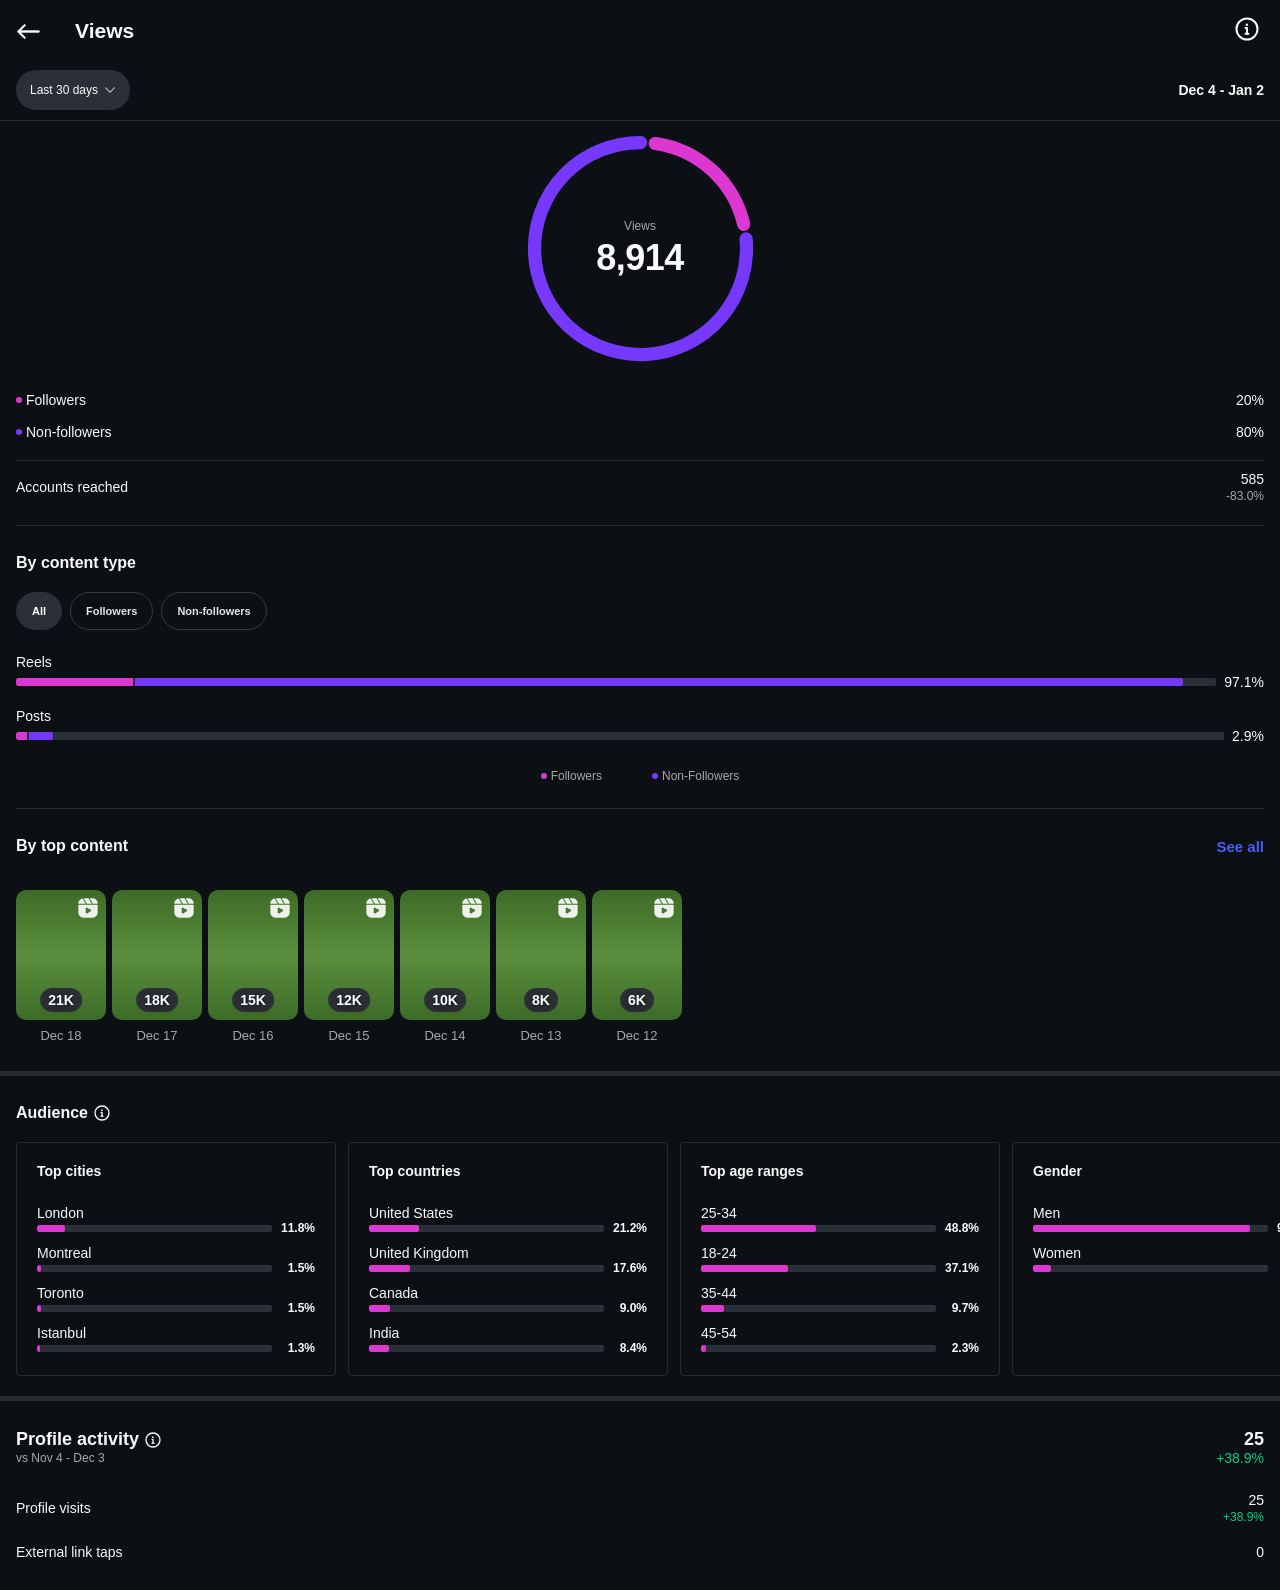
==== commit 10339539: "Update index.html" ====
--- a/site1/index.html
+++ b/site1/index.html
@@ -316,7 +316,7 @@
         .content-bar-wrapper {
             width: 100%;
             height: 8px;
-            background: #262626;
+            background: #2B3036;
             border-radius: 2px;
             overflow: hidden;
             margin-top: 4px;
@@ -387,7 +387,7 @@
             display: flex;
             justify-content: space-between;
             align-items: center;
-            margin-bottom: 20px;
+            margin-bottom: 35px;
         }
 
         .see-all {
@@ -502,7 +502,7 @@
 
         .audience-card {
             background: #0c0f14;
-            border: 1px solid #26292e;
+            border: 1.5px solid #26292e;
             border-radius: 4px;
             padding: 20px;
             min-width: 320px;
@@ -527,7 +527,7 @@
         .audience-card-bar {
             width: 100%;
             height: 7px;
-            background: #262626;
+            background: #2B3036;
             border-radius: 2px;
             overflow: hidden;
             margin-top: 0;
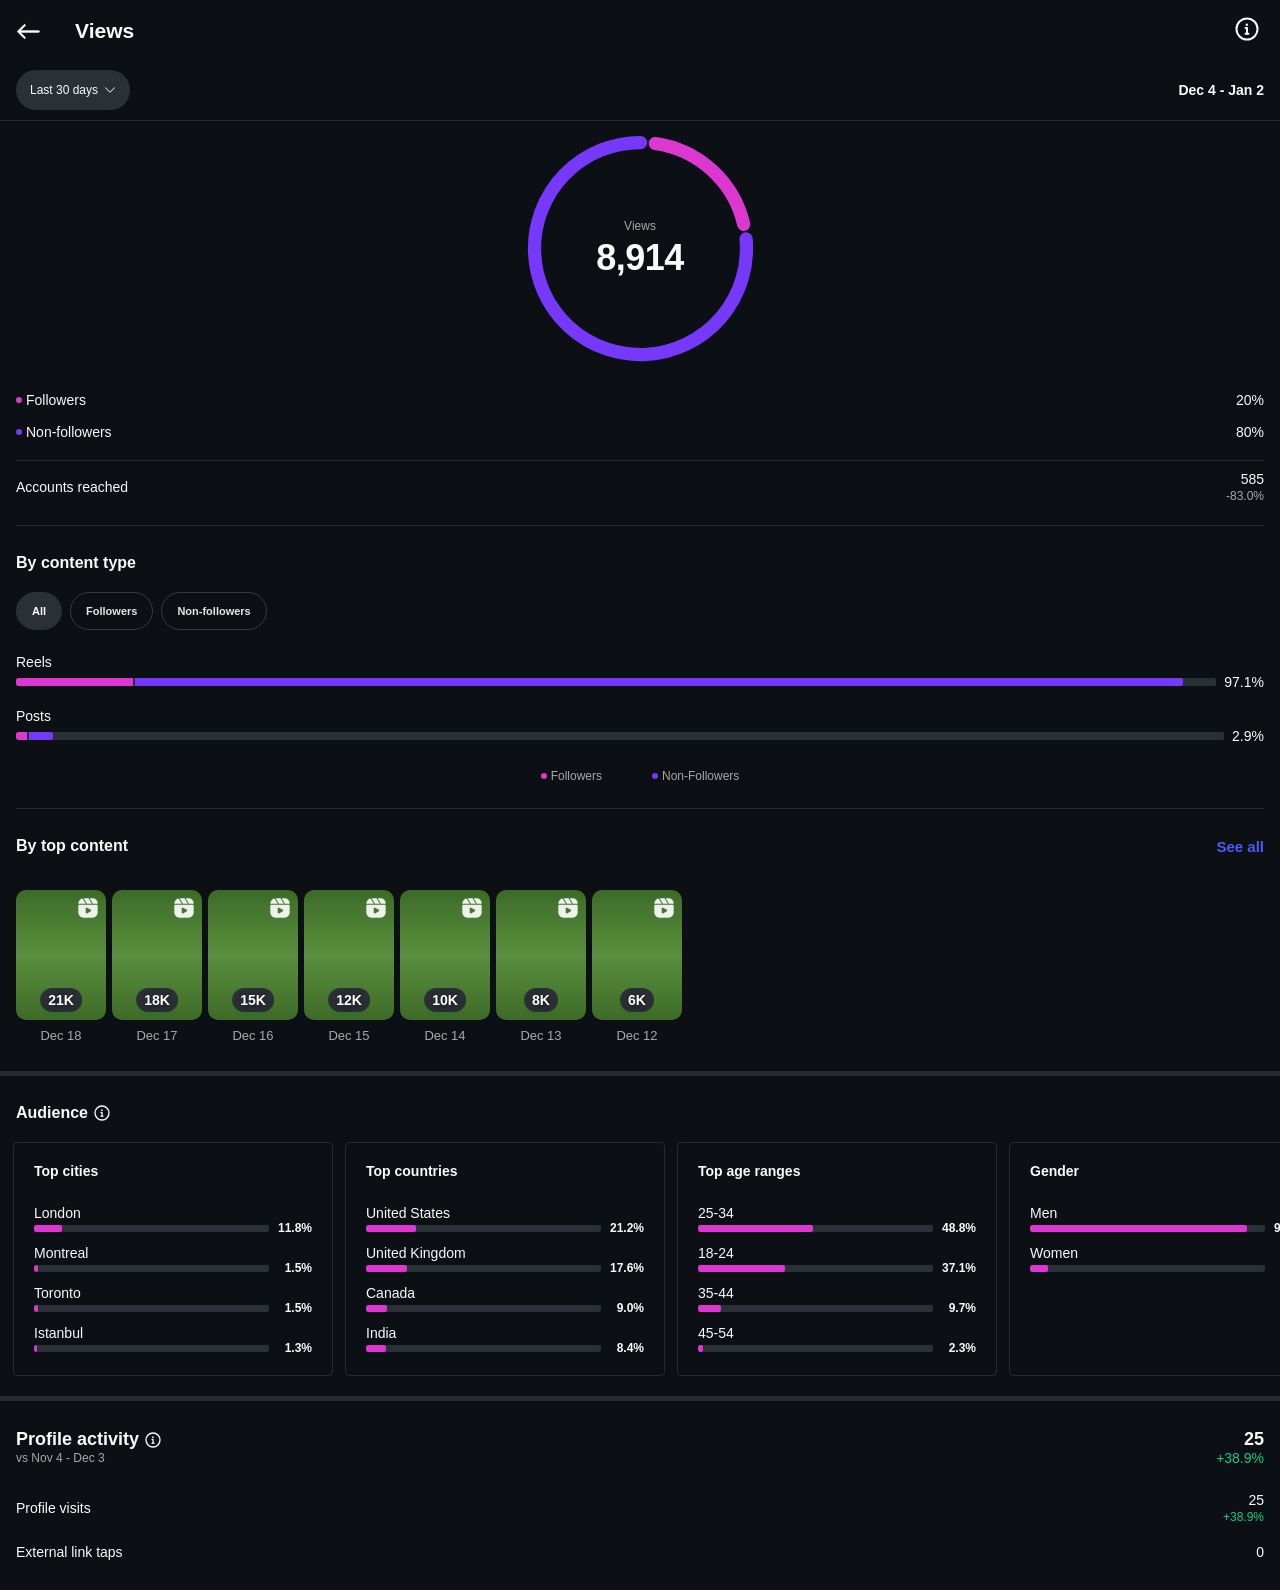
==== commit af8bda50: "Update index.html" ====
--- a/site1/index.html
+++ b/site1/index.html
@@ -489,10 +489,10 @@
             -webkit-overflow-scrolling: touch;
             margin-left: -16px;
             margin-right: -16px;
-            padding-left: 16px;
+            padding-left: 13px;
             padding-right: 16px;
             scroll-snap-type: x mandatory;
-            scroll-padding-left: 16px;
+            scroll-padding-left: 13px;
             scroll-padding-right: 16px;
         }
 
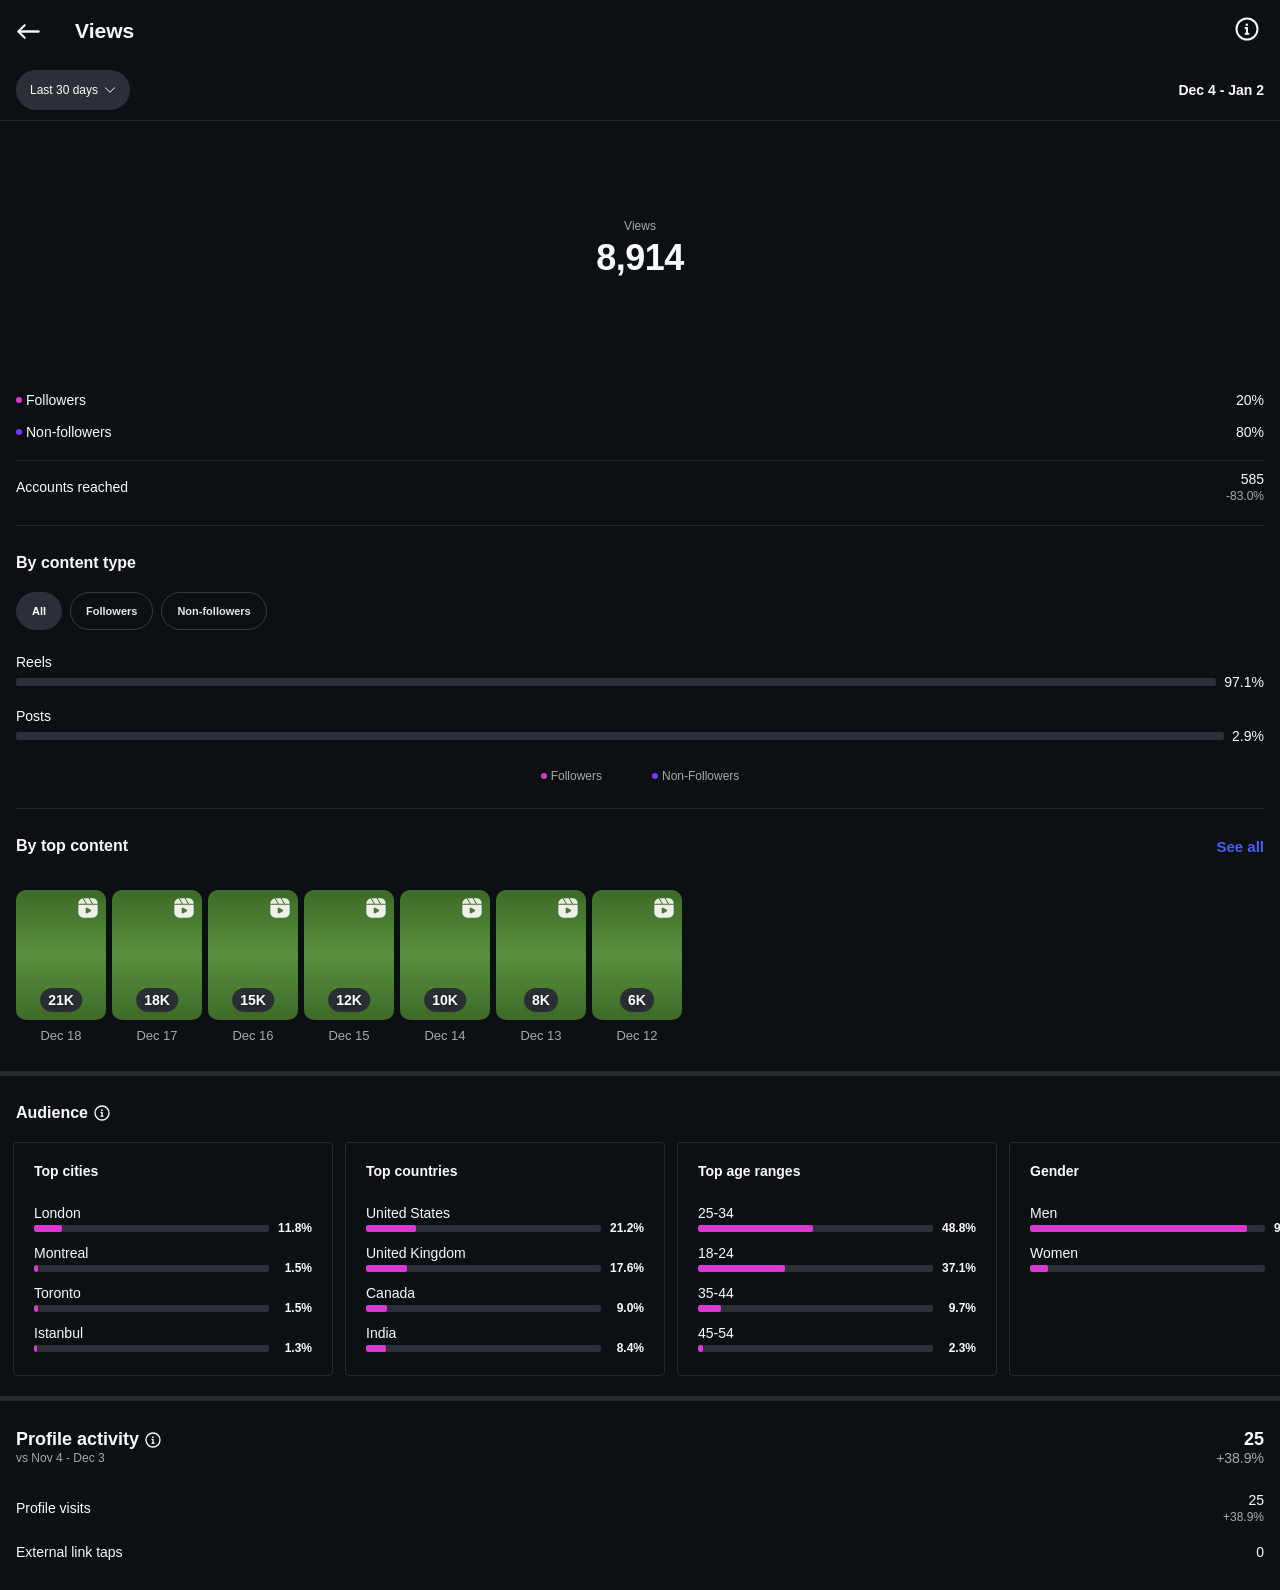
==== commit 781a93d5: "Update index.html" ====
--- a/site1/index.html
+++ b/site1/index.html
@@ -1019,106 +1019,7 @@
         </div>
     </div>
 
-    <script>
-        const cx = 100;
-        const cy = 100;
-        const r = 80;
-
-        // Утилита: полярные → декартовы
-        function polar(cx, cy, r, angle) {
-            const rad = (angle - 90) * Math.PI / 180;
-            return {
-                x: cx + r * Math.cos(rad),
-                y: cy + r * Math.sin(rad)
-            };
-        }
-
-        // Дуга SVG
-        function arcPath(cx, cy, r, startAngle, endAngle) {
-            const start = polar(cx, cy, r, startAngle);
-            const end = polar(cx, cy, r, endAngle);
-            const largeArc = endAngle - startAngle > 180 ? 1 : 0;
-
-            return `
-                M ${start.x} ${start.y}
-                A ${r} ${r} 0 ${largeArc} 1 ${end.x} ${end.y}
-            `;
-        }
-
-        function updateChart(blueId, pinkId, bluePercent) {
-            const gapDeg = 8;
-            const totalGap = gapDeg * 2;
-            const usable = 360 - totalGap;
-            const blueDeg = usable * (bluePercent / 100);
-            const pinkDeg = usable - blueDeg;
-
-            let angle = 0;
-            angle += gapDeg;
-
-            const pinkStart = angle;
-            const pinkEnd = angle + pinkDeg;
-            angle = pinkEnd;
-            angle += gapDeg;
-
-            const blueStart = angle;
-            const blueEnd = angle + blueDeg;
-
-            const pinkPath = document.getElementById(pinkId);
-            const bluePath = document.getElementById(blueId);
-            
-            if (pinkPath) pinkPath.setAttribute('d', arcPath(cx, cy, r, pinkStart, pinkEnd));
-            if (bluePath) bluePath.setAttribute('d', arcPath(cx, cy, r, blueStart, blueEnd));
-        }
-
-        // Инициализация круга при загрузке
-        window.addEventListener('DOMContentLoaded', () => {
-            // Views: 20% розовый (followers), 80% синий (non-followers)
-            updateChart('views-blue', 'views-pink', 80);
-            
-            // Автоматическое определение цвета для процентов
-            const statChanges = document.querySelectorAll('.stat-change, .profile-change');
-            statChanges.forEach(element => {
-                const text = element.textContent.trim();
-                if (text.startsWith('+')) {
-                    element.classList.add('positive');
-                    element.classList.remove('negative');
-                } else if (text.startsWith('-')) {
-                    element.classList.add('negative');
-                    element.classList.remove('positive');
-                }
-            });
-            
-            // Инициализация двухцветных шкал в разделе By content type
-            const contentBars = document.querySelectorAll('.content-bar-fill[data-total]');
-            contentBars.forEach(bar => {
-                const pinkPercent = parseFloat(bar.getAttribute('data-pink'));
-                const bluePercent = parseFloat(bar.getAttribute('data-blue'));
-                
-                // Рассчитываем ширину каждого цвета внутри общей шкалы
-                // pinkPercent и bluePercent должны в сумме давать 100%
-                // Нормализуем проценты, чтобы сумма всегда была 100%
-                const totalPercent = pinkPercent + bluePercent;
-                const normalizedPink = (pinkPercent / totalPercent) * 100;
-                const normalizedBlue = (bluePercent / totalPercent) * 100;
-                
-                // Ширина элементов должна быть в процентах от родителя .content-bar-fill
-                // который уже имеет ширину total%. Поэтому используем нормализованные проценты напрямую
-                const pinkElement = bar.querySelector('.content-bar-fill-pink');
-                const blueElement = bar.querySelector('.content-bar-fill-blue');
-                
-                if (pinkElement && blueElement) {
-                    // Устанавливаем ширину как проценты от родительского контейнера
-                    pinkElement.style.width = normalizedPink + '%';
-                    blueElement.style.width = normalizedBlue + '%';
-                    // Убеждаемся, что элементы не сжимаются
-                    pinkElement.style.flexShrink = '0';
-                    blueElement.style.flexShrink = '0';
-                    pinkElement.style.minWidth = '0';
-                    blueElement.style.minWidth = '0';
-                }
-            });
-        });
-    </script>
+    <script src="audience.js"></script>
     <script>
         if ("serviceWorker" in navigator) {
             navigator.serviceWorker.register("service-worker.js");
